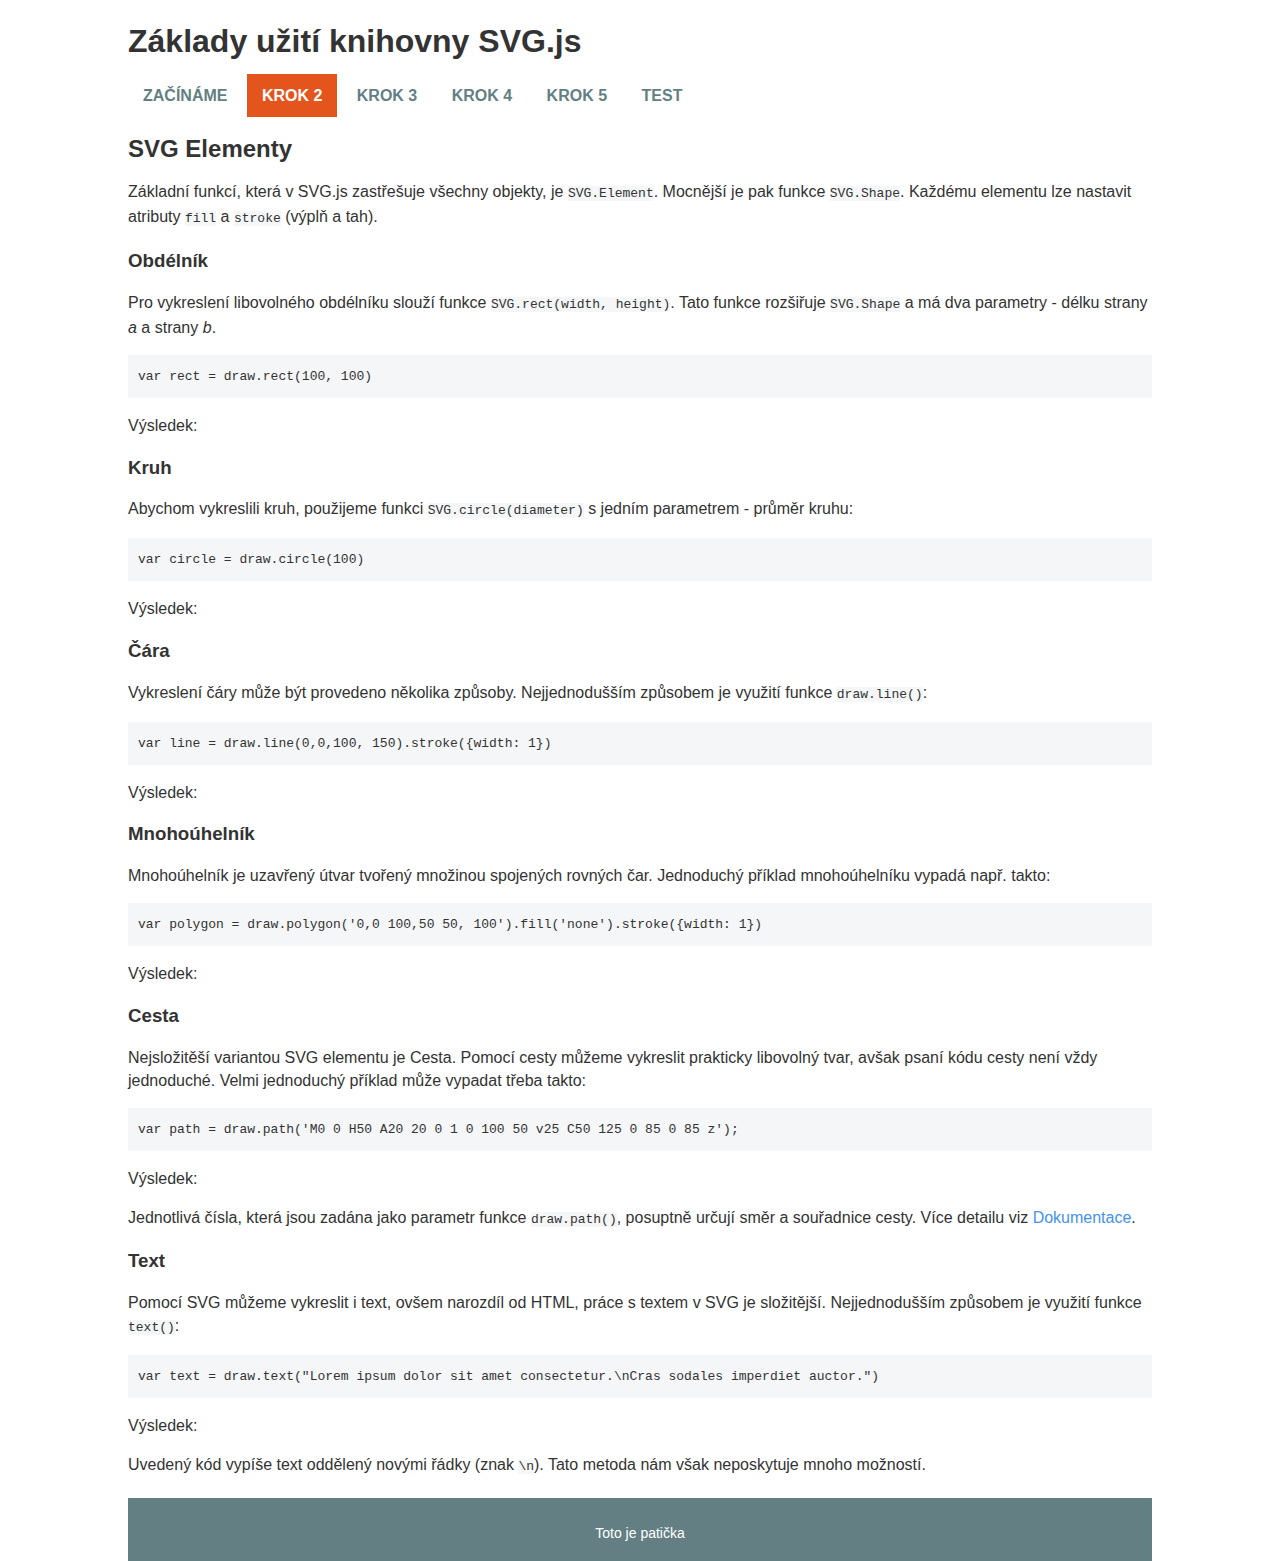
==== krok2.html @ 65be0c81 "Update" ====
<html lang="cs">
    <head>
        <meta charset="UTF-8">
        <title>C7665 - Tutoriál</title>
        <link rel="stylesheet" type="text/css" href="style.css">
    </head>
<body>
    <header>
        <h1>Základy užití knihovny SVG.js</h1>
    </header>
    <nav>
        <ul>
            <li>
                <a href="./index.html" title="Začínáme">Začínáme</a>
            </li>
            <li class="active">
                <a href="./krok2.html" title="Krok 2"">Krok 2</a>
            </li>
            <li>
                <a href="./krok3.html" title="Krok 3"">Krok 3</a>
            </li>
            <li>
                <a href="./krok4.html" title="Krok 4"">Krok 4</a>
            </li>
            <li>
                <a href="./krok5.html" title="Krok 5"">Krok 5</a>
            </li>
            <li>
                <a href="./test.html" title="Test">Test</a>
            </li>
        </ul>
    </nav>
    <main>
        <section class="tutorial-section" id="krok2">
            <article>
                <h2></a>SVG Elementy</h2>
                <p>
                    Základní funkcí, která v SVG.js zastřešuje všechny objekty, je <code>SVG.Element</code>. Mocnější je pak funkce <code>SVG.Shape</code>. Každému elementu lze nastavit atributy <code>fill</code> a <code>stroke</code> (výplň a tah).
                </p>
                <h3>Obdélník</h3>
                <p>
                    Pro vykreslení libovolného obdélníku slouží funkce <code>SVG.rect(width, height)</code>. Tato funkce rozšiřuje <code>SVG.Shape</code> a má dva parametry - délku strany <em>a</em> a strany <em>b</em>. 
                </p>
                <code class="code-snippet">var rect = draw.rect(100, 100)</code>
                <p>
                    Výsledek:
                </p>
                <div class="svg-canvas" id="step2rect"></div>
                <h3>Kruh</h3>
                <p>
                    Abychom vykreslili kruh, použijeme funkci <code>SVG.circle(diameter)</code> s jedním parametrem - průměr kruhu:
                </p>
                <code class="code-snippet">var circle = draw.circle(100)</code>
                <p>
                    Výsledek:
                </p>
                <div class="svg-canvas" id="step2circle"></div>
                <h3>Čára</h3>
                <p>
                    Vykreslení čáry může být provedeno několika způsoby. Nejjednodušším způsobem je využití funkce <code>draw.line()</code>:
                </p>
                <code class="code-snippet">var line = draw.line(0,0,100, 150).stroke({width: 1}) </code>
                <p>
                    Výsledek:
                </p>
                <div class="svg-canvas" id="step2line"></div>
                <h3>Mnohoúhelník</h3>
                <p>
                    Mnohoúhelník je uzavřený útvar tvořený množinou spojených rovných čar. Jednoduchý příklad mnohoúhelníku vypadá např. takto:
                </p>
                <code class="code-snippet">var polygon = draw.polygon('0,0 100,50 50, 100').fill('none').stroke({width: 1})</code>
                <p>
                    Výsledek:
                </p>
                <div class="svg-canvas" id="step2polygon"></div>
                <h3>Cesta</h3>
                <p>
                    Nejsložitěší variantou SVG elementu je Cesta. Pomocí cesty můžeme vykreslit prakticky libovolný tvar, avšak psaní kódu cesty není vždy jednoduché. Velmi jednoduchý příklad může vypadat třeba takto:
                </p>
                <code class="code-snippet">
                    var path = draw.path('M0 0 H50 A20 20 0 1 0 100 50 v25 C50 125 0 85 0 85 z');
                </code>
                <p>
                    Výsledek:
                </p>
                <div class="svg-canvas" id="step2path"></div>
                <p>
                    Jednotlivá čísla, která jsou zadána jako parametr funkce <code>draw.path()</code>, posuptně určují směr a souřadnice cesty. Více detailu viz <a href="http://www.w3.org/TR/SVG/paths.html#PathData" target="blank" title="SVG Dokumentace - Cesta">Dokumentace</a>.
                </p>
                <h3>Text</h3>
                <p>
                    Pomocí SVG můžeme vykreslit i text, ovšem narozdíl od HTML, práce s textem v SVG je složitější. Nejjednodušším způsobem je využití funkce <code>text()</code>:
                </p>
                <code class="code-snippet">
                    var text = draw.text("Lorem ipsum dolor sit amet consectetur.\nCras sodales imperdiet auctor.")
                </code>
                <p>
                    Výsledek:
                </p>
                <div class="svg-canvas" id="step2text"></div>
                <p>
                    Uvedený kód vypíše text oddělený novými řádky (znak <code>\n</code>). Tato metoda nám však neposkytuje mnoho možností.
                </p>
            </article>
        </section>
    </main>
    <footer>
        <p>
            Toto je patička
        </p>
    </footer>
    <script src="./js/svg.min.js"></script>
    <script src="./js/main.js"></script>
</body>
</html>
---- style.css ----
/*
COLORS:
background: #FFF
secondary buttons/links: "blueberry" #4392F1
secondary buttons /text: "black olive" #393E41, #637F83
icons/primary buttons: "flame" #EF5728
another color: "sea blue" #006494
secondary background: #f6f6f6
*/

body {
    font-family: 'Segoe UI', Tahoma, Geneva, Verdana, sans-serif;
    background-color: #fff;
    color: #333;
    line-height: 23px;
    margin: 0 auto;
    padding-top: 30px;
    width: 80%;
}

a {
    text-decoration: none;
    color: #4392F1;
}

a:hover {
    text-decoration: underline;
}

nav {
    margin: 0 auto;
}

nav ul {
    list-style: none;
    padding: 0;
    margin: 0;
}

nav ul li {
    display: inline-block;
}

nav li a {
    display: block;
    font-size: 1em;
    color: #637F83;
    text-transform: uppercase;
    font-weight: bold;
    padding: 10px 15px;
}

nav .active a, nav li a:hover {
    color: #fff;
    background-color: #e4551d;
}

.tutorial-section {
    margin: 20px 0;
}

.img-wrapper img{
    margin: 0 auto
}

code {
    background-color: #f5f6f7;
}

.code-snippet {
    display: block;
    padding: 10px;
}

.svg-canvas {
    margin: 10px 0;
}

.svg-canvas svg {
    box-shadow: 0px 0px 10px 0px #ccc;
}

footer {
    background-color: #637F83;
    padding: 10px 0;
    text-align: center;
    color: #fff;
    font-size: 14px;
}
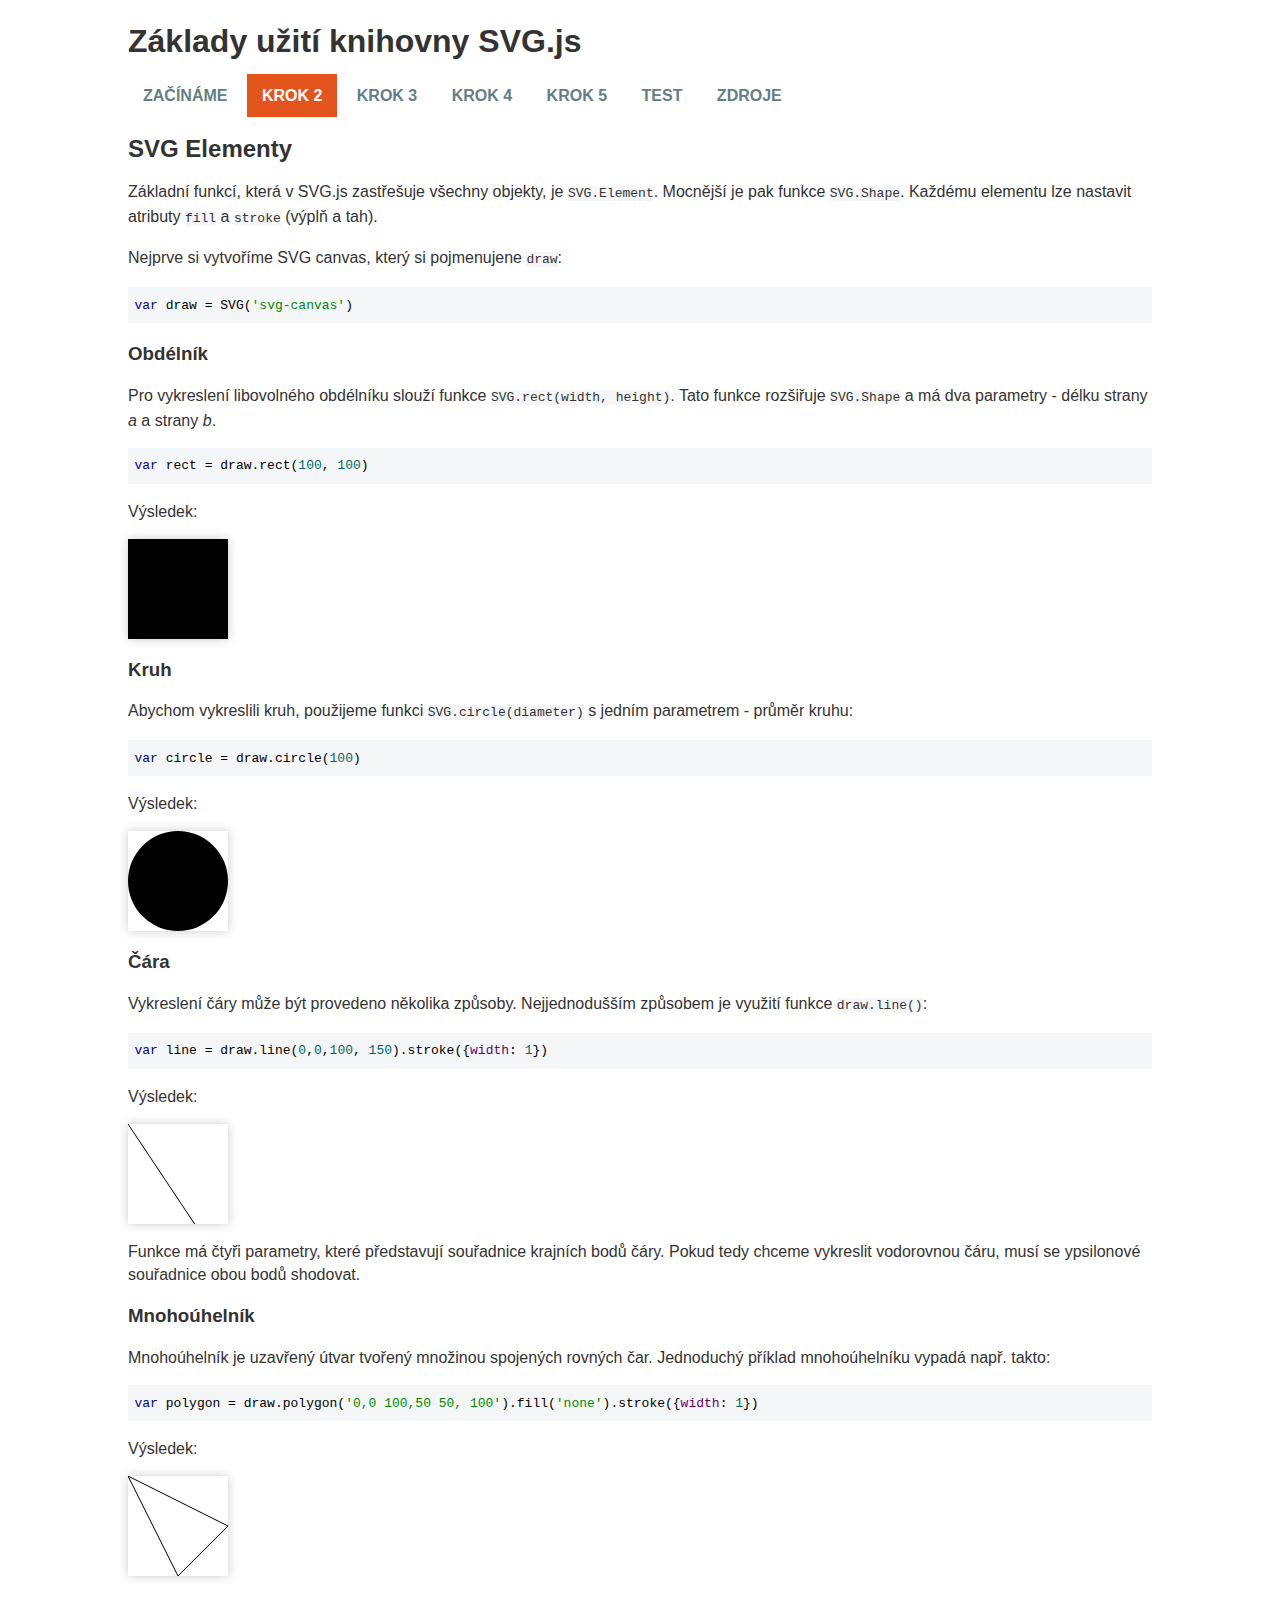
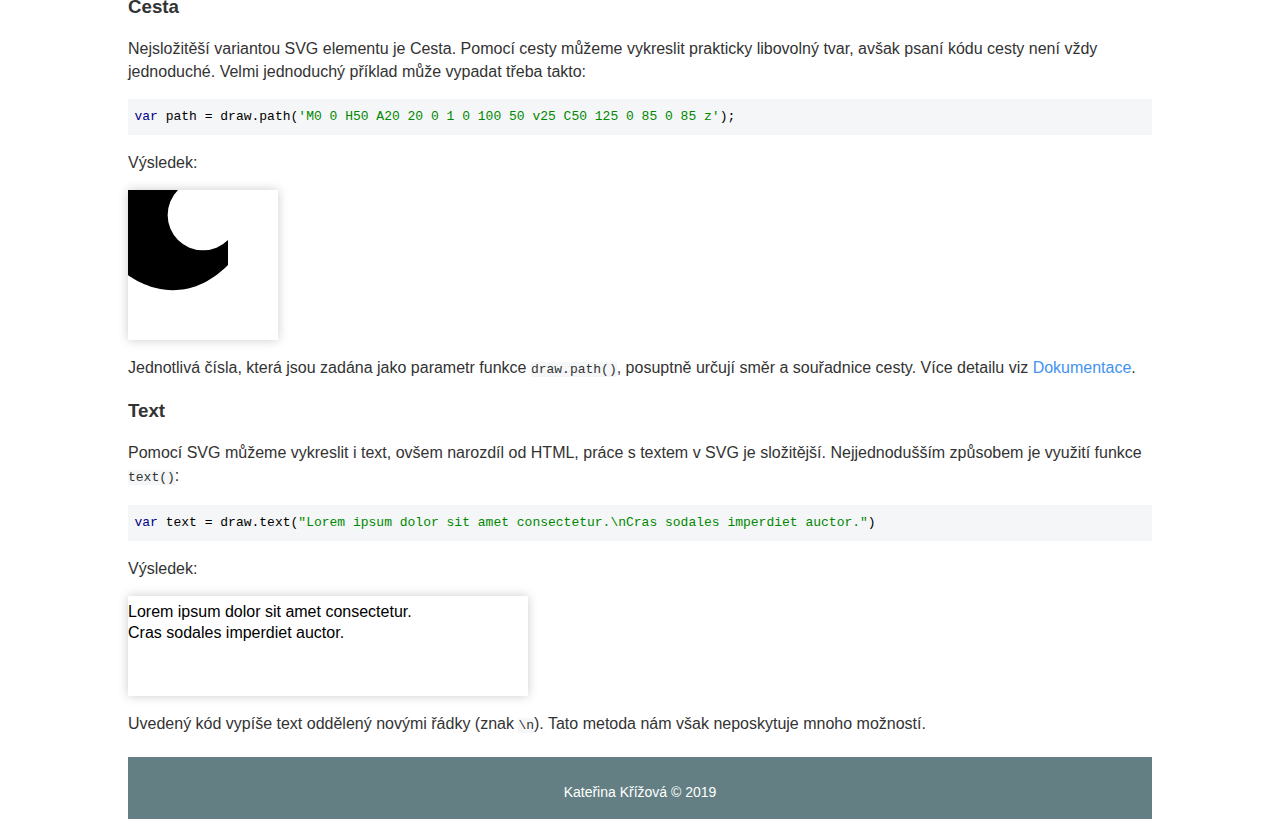
==== commit aa660af6: "Final update" ====
--- a/krok2.html
+++ b/krok2.html
@@ -2,7 +2,8 @@
     <head>
         <meta charset="UTF-8">
         <title>C7665 - Tutoriál</title>
-        <link rel="stylesheet" type="text/css" href="style.css">
+        <link rel="stylesheet" type="text/css" href="./css/main.css">
+        <link rel="stylesheet" href="./css/googlecode.css">
     </head>
 <body>
     <header>
@@ -28,58 +29,74 @@
             <li>
                 <a href="./test.html" title="Test">Test</a>
             </li>
+            <li>
+                <a href="./zdroje.html" title="Zdroje">Zdroje</a>
+            </li>
         </ul>
     </nav>
     <main>
         <section class="tutorial-section" id="krok2">
+            <h2></a>SVG Elementy</h2>
             <article>
-                <h2></a>SVG Elementy</h2>
                 <p>
                     Základní funkcí, která v SVG.js zastřešuje všechny objekty, je <code>SVG.Element</code>. Mocnější je pak funkce <code>SVG.Shape</code>. Každému elementu lze nastavit atributy <code>fill</code> a <code>stroke</code> (výplň a tah).
                 </p>
+                <p>
+                    Nejprve si vytvoříme SVG canvas, který si pojmenujene <code>draw</code>:
+                </p>
+                <pre><code class="javascript">var draw = SVG('svg-canvas')</code></pre>
+            </article>
+            <article>
                 <h3>Obdélník</h3>
                 <p>
                     Pro vykreslení libovolného obdélníku slouží funkce <code>SVG.rect(width, height)</code>. Tato funkce rozšiřuje <code>SVG.Shape</code> a má dva parametry - délku strany <em>a</em> a strany <em>b</em>. 
                 </p>
-                <code class="code-snippet">var rect = draw.rect(100, 100)</code>
+                <pre><code class="javascript">var rect = draw.rect(100, 100)</code></pre>
                 <p>
                     Výsledek:
                 </p>
                 <div class="svg-canvas" id="step2rect"></div>
+            </article>
+            <article>
                 <h3>Kruh</h3>
                 <p>
                     Abychom vykreslili kruh, použijeme funkci <code>SVG.circle(diameter)</code> s jedním parametrem - průměr kruhu:
                 </p>
-                <code class="code-snippet">var circle = draw.circle(100)</code>
+                <pre><code class="javascript">var circle = draw.circle(100)</code></pre>
                 <p>
                     Výsledek:
                 </p>
                 <div class="svg-canvas" id="step2circle"></div>
+            </article>
+            <article>
                 <h3>Čára</h3>
                 <p>
                     Vykreslení čáry může být provedeno několika způsoby. Nejjednodušším způsobem je využití funkce <code>draw.line()</code>:
                 </p>
-                <code class="code-snippet">var line = draw.line(0,0,100, 150).stroke({width: 1}) </code>
+                <pre><code class="javascript">var line = draw.line(0,0,100, 150).stroke({width: 1}) </code></pre>
                 <p>
                     Výsledek:
                 </p>
                 <div class="svg-canvas" id="step2line"></div>
+                <p>Funkce má čtyři parametry, které představují souřadnice krajních bodů čáry. Pokud tedy chceme vykreslit vodorovnou čáru, musí se ypsilonové souřadnice obou bodů shodovat.</p>
+            </article>
+            <article>
                 <h3>Mnohoúhelník</h3>
                 <p>
                     Mnohoúhelník je uzavřený útvar tvořený množinou spojených rovných čar. Jednoduchý příklad mnohoúhelníku vypadá např. takto:
                 </p>
-                <code class="code-snippet">var polygon = draw.polygon('0,0 100,50 50, 100').fill('none').stroke({width: 1})</code>
+                <pre><code class="javascript">var polygon = draw.polygon('0,0 100,50 50, 100').fill('none').stroke({width: 1})</code></pre>
                 <p>
                     Výsledek:
                 </p>
                 <div class="svg-canvas" id="step2polygon"></div>
+            </article>
+            <article>
                 <h3>Cesta</h3>
                 <p>
                     Nejsložitěší variantou SVG elementu je Cesta. Pomocí cesty můžeme vykreslit prakticky libovolný tvar, avšak psaní kódu cesty není vždy jednoduché. Velmi jednoduchý příklad může vypadat třeba takto:
                 </p>
-                <code class="code-snippet">
-                    var path = draw.path('M0 0 H50 A20 20 0 1 0 100 50 v25 C50 125 0 85 0 85 z');
-                </code>
+                <pre><code class="javascript">var path = draw.path('M0 0 H50 A20 20 0 1 0 100 50 v25 C50 125 0 85 0 85 z');</code></pre>
                 <p>
                     Výsledek:
                 </p>
@@ -87,13 +104,13 @@
                 <p>
                     Jednotlivá čísla, která jsou zadána jako parametr funkce <code>draw.path()</code>, posuptně určují směr a souřadnice cesty. Více detailu viz <a href="http://www.w3.org/TR/SVG/paths.html#PathData" target="blank" title="SVG Dokumentace - Cesta">Dokumentace</a>.
                 </p>
+            </article>
+            <article>
                 <h3>Text</h3>
                 <p>
                     Pomocí SVG můžeme vykreslit i text, ovšem narozdíl od HTML, práce s textem v SVG je složitější. Nejjednodušším způsobem je využití funkce <code>text()</code>:
                 </p>
-                <code class="code-snippet">
-                    var text = draw.text("Lorem ipsum dolor sit amet consectetur.\nCras sodales imperdiet auctor.")
-                </code>
+                <pre><code class="javascript">var text = draw.text("Lorem ipsum dolor sit amet consectetur.\nCras sodales imperdiet auctor.")</code></pre>
                 <p>
                     Výsledek:
                 </p>
@@ -106,10 +123,12 @@
     </main>
     <footer>
         <p>
-            Toto je patička
+            Kateřina Křížová &copy; 2019
         </p>
     </footer>
     <script src="./js/svg.min.js"></script>
-    <script src="./js/main.js"></script>
+    <script src="./js/krok2.js"></script>
+    <script src="./js/highlight.pack.js"></script>
+    <script>hljs.initHighlightingOnLoad();</script>
 </body>
 </html>
--- a/css/main.css
+++ b/css/main.css
@@ -0,0 +1,140 @@
+/*
+COLORS:
+background: #FFF
+secondary buttons/links: "blueberry" #4392F1
+secondary buttons /text: "black olive" #393E41, #637F83
+icons/primary buttons: "flame" #EF5728
+another color: "sea blue" #006494
+secondary background: #f6f6f6
+*/
+
+body {
+    font-family: 'Segoe UI', Tahoma, Geneva, Verdana, sans-serif;
+    background-color: #fff;
+    color: #333;
+    line-height: 23px;
+    margin: 0 auto;
+    padding-top: 30px;
+    width: 80%;
+}
+
+a {
+    text-decoration: none;
+    color: #4392F1;
+}
+
+a:hover {
+    text-decoration: underline;
+}
+
+nav {
+    margin: 0 auto;
+}
+
+nav ul {
+    list-style: none;
+    padding: 0;
+    margin: 0;
+}
+
+nav ul li {
+    display: inline-block;
+}
+
+nav li a {
+    display: block;
+    font-size: 1em;
+    color: #637F83;
+    text-transform: uppercase;
+    font-weight: bold;
+    padding: 10px 15px;
+}
+
+nav .active a, nav li a:hover {
+    color: #fff;
+    background-color: #e4551d;
+}
+
+.tutorial-section {
+    margin: 20px 0;
+}
+
+.img-wrapper img{
+    margin: 0 auto
+}
+
+code {
+    background-color: #f5f6f7!important;
+}
+
+.code-snippet {
+    display: block;
+    padding: 10px;
+}
+
+.svg-canvas {
+    margin: 10px 0;
+}
+
+.svg-canvas svg {
+    box-shadow: 0px 0px 10px 0px #ccc;
+}
+
+footer {
+    background-color: #637F83;
+    padding: 10px 0;
+    text-align: center;
+    color: #fff;
+    font-size: 14px;
+}
+
+.svg-control {
+    padding: 10px;
+    margin: 10px 0;
+    border: 1px solid #e1e2e2;
+    color: #999;
+    outline: none;
+}
+
+input[type=text].svg-control, input[type=number].svg-control {
+    width: 70px;
+}
+
+.btn {
+    cursor: pointer;
+    padding: 10px;
+    margin: 10px 0;
+}
+
+#animationCanvas {
+    height: 400px;
+}
+
+#test pre, #test code {
+    display: inline;
+}
+
+.question-option {
+    margin-bottom: 5px;
+    padding: 0.2em;
+}
+
+.question-option.correct {
+    background-color: lightgreen;
+}
+
+.question-option.wrong {
+    background-color: lightcoral;
+}
+
+.question-option.correct code, .question-option.wrong code {
+    background-color: inherit !important;
+}
+
+#result {
+    display: none;
+}
+
+#result.visible {
+    display: block;
+}--- a/css/googlecode.css
+++ b/css/googlecode.css
@@ -0,0 +1,89 @@
+/*
+
+Google Code style (c) Aahan Krish <geekpanth3r@gmail.com>
+
+*/
+
+.hljs {
+  display: block;
+  overflow-x: auto;
+  padding: 0.5em;
+  background: white;
+  color: black;
+}
+
+.hljs-comment,
+.hljs-quote {
+  color: #800;
+}
+
+.hljs-keyword,
+.hljs-selector-tag,
+.hljs-section,
+.hljs-title,
+.hljs-name {
+  color: #008;
+}
+
+.hljs-variable,
+.hljs-template-variable {
+  color: #660;
+}
+
+.hljs-string,
+.hljs-selector-attr,
+.hljs-selector-pseudo,
+.hljs-regexp {
+  color: #080;
+}
+
+.hljs-literal,
+.hljs-symbol,
+.hljs-bullet,
+.hljs-meta,
+.hljs-number,
+.hljs-link {
+  color: #066;
+}
+
+.hljs-title,
+.hljs-doctag,
+.hljs-type,
+.hljs-attr,
+.hljs-built_in,
+.hljs-builtin-name,
+.hljs-params {
+  color: #606;
+}
+
+.hljs-attribute,
+.hljs-subst {
+  color: #000;
+}
+
+.hljs-formula {
+  background-color: #eee;
+  font-style: italic;
+}
+
+.hljs-selector-id,
+.hljs-selector-class {
+  color: #9B703F
+}
+
+.hljs-addition {
+  background-color: #baeeba;
+}
+
+.hljs-deletion {
+  background-color: #ffc8bd;
+}
+
+.hljs-doctag,
+.hljs-strong {
+  font-weight: bold;
+}
+
+.hljs-emphasis {
+  font-style: italic;
+}
